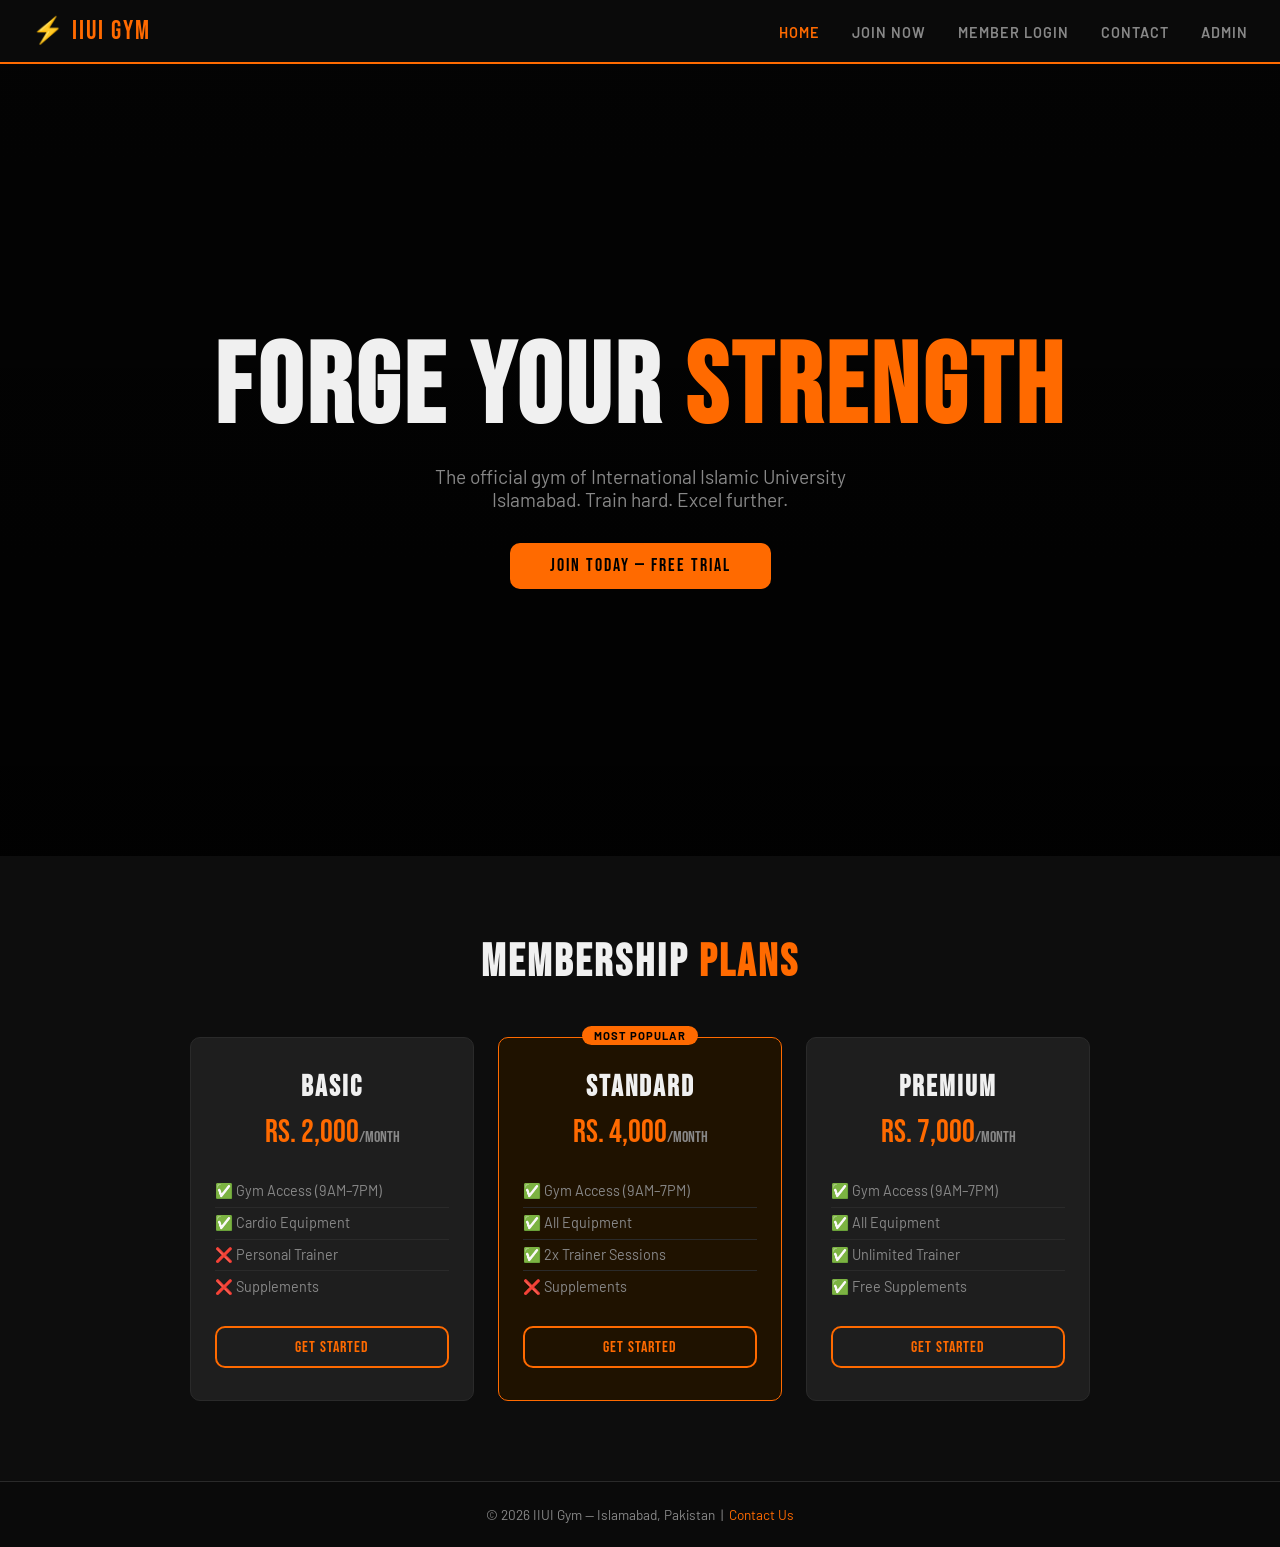
==== index.html @ d2692a81 "Initial commit: Gym management system project" ====
<!DOCTYPE html>
<!-- ============================================
     FILE: index.html
     PURPOSE: Home Page — Shows hero section
     and membership plans
     ============================================ -->
<html lang="en">
<head>
  <meta charset="UTF-8" />
  <meta name="viewport" content="width=device-width, initial-scale=1.0"/>
  <title>IIUI Gym</title>
  <link rel="stylesheet" href="style.css" />
</head>
<body>

  <!-- ===== NAVBAR ===== -->
  <nav class="navbar">
    <div class="nav-brand">⚡ IIUI Gym</div>
    <ul class="nav-links">
      <li><a href="index.html" class="active">Home</a></li>
      <li><a href="register.php">Join Now</a></li>
      <li><a href="member_login.php">Member Login</a></li>
      <li><a href="contact.php">Contact</a></li>
      <li><a href="login.php">Admin</a></li>
    </ul>
    <!-- Hamburger for mobile -->
    <div class="hamburger" onclick="toggleMenu()">&#9776;</div>
  </nav>

  <!-- ===== HERO ===== -->
  <section class="hero">
    <div class="hero-content">
      <h1>FORGE YOUR <span>STRENGTH</span></h1>
      <p>The official gym of International Islamic University Islamabad. Train hard. Excel further.</p>
      <a href="register.php" class="btn-primary">Join Today — Free Trial</a>
    </div>
  </section>

  <!-- ===== MEMBERSHIP PLANS ===== -->
  <section class="plans" id="plans">
    <h2>Membership <span>Plans</span></h2>
    <div class="plans-grid">

      <div class="plan-card">
        <h3>Basic</h3>
        <div class="price">Rs. 2,000<span>/month</span></div>
        <ul>
          <li>✅ Gym Access (9AM–7PM)</li>
          <li>✅ Cardio Equipment</li>
          <li>❌ Personal Trainer</li>
          <li>❌ Supplements</li>
        </ul>
        <a href="register.php?plan=basic" class="btn-plan">Get Started</a>
      </div>

      <div class="plan-card featured">
        <div class="badge">Most Popular</div>
        <h3>Standard</h3>
        <div class="price">Rs. 4,000<span>/month</span></div>
        <ul>
          <li>✅ Gym Access (9AM–7PM)</li>
          <li>✅ All Equipment</li>
          <li>✅ 2x Trainer Sessions</li>
          <li>❌ Supplements</li>
        </ul>
        <a href="register.php?plan=standard" class="btn-plan">Get Started</a>
      </div>

      <div class="plan-card">
        <h3>Premium</h3>
        <div class="price">Rs. 7,000<span>/month</span></div>
        <ul>
          <li>✅ Gym Access (9AM–7PM)</li>
          <li>✅ All Equipment</li>
          <li>✅ Unlimited Trainer</li>
          <li>✅ Free Supplements</li>
        </ul>
        <a href="register.php?plan=premium" class="btn-plan">Get Started</a>
      </div>

    </div>
  </section>

  <!-- ===== FOOTER ===== -->
  <footer class="footer">
    <p>© 2026 IIUI Gym — Islamabad, Pakistan &nbsp;|&nbsp; 
       <a href="contact.php">Contact Us</a>
    </p>
  </footer>

  <script src="main.js"></script>
</body>
</html>
---- style.css ----
/* ============================================
   FILE: style.css
   PURPOSE: Main Stylesheet for IIUI Gym
   Theme: Dark industrial + orange accent
   ============================================ */

@import url('https://fonts.googleapis.com/css2?family=Bebas+Neue&family=Barlow:wght@400;500;600&display=swap');

/* ===== RESET & VARIABLES ===== */
*, *::before, *::after { box-sizing: border-box; margin: 0; padding: 0; }

:root {
  --bg:        #0d0d0d;
  --surface:   #161616;
  --card:      #1e1e1e;
  --border:    #2a2a2a;
  --orange:    #ff6a00;
  --orange2:   #ff9500;
  --text:      #f0f0f0;
  --muted:     #888;
  --radius:    10px;
  --font-head: 'Bebas Neue', sans-serif;
  --font-body: 'Barlow', sans-serif;
}

body {
  background: var(--bg);
  color: var(--text);
  font-family: var(--font-body);
  min-height: 100vh;
}

a { text-decoration: none; color: inherit; }
ul { list-style: none; }

/* ===== NAVBAR ===== */
.navbar {
  display: flex;
  align-items: center;
  justify-content: space-between;
  padding: 0 2rem;
  height: 64px;
  background: #0a0a0a;
  border-bottom: 2px solid var(--orange);
  position: sticky; top: 0; z-index: 100;
}

.nav-brand {
  font-family: var(--font-head);
  font-size: 1.6rem;
  letter-spacing: 2px;
  color: var(--orange);
}

.nav-links {
  display: flex;
  gap: 2rem;
}

.nav-links a {
  font-size: 0.9rem;
  font-weight: 600;
  text-transform: uppercase;
  letter-spacing: 1px;
  color: var(--muted);
  transition: color 0.2s;
}

.nav-links a:hover,
.nav-links a.active {
  color: var(--orange);
}

.hamburger {
  display: none;
  font-size: 1.5rem;
  cursor: pointer;
  color: var(--orange);
}

/* ===== HERO ===== */
.hero {
  min-height: 88vh;
  display: flex;
  align-items: center;
  justify-content: center;
  text-align: center;
  background:
    linear-gradient(to bottom, rgba(0,0,0,0.75) 0%, rgba(0,0,0,0.9) 100%),
    url('https://images.unsplash.com/photo-1534438327276-14e5300c3a48?w=1400') center/cover no-repeat;
  padding: 2rem;
}

.hero-content h1 {
  font-family: var(--font-head);
  font-size: clamp(3rem, 10vw, 7rem);
  letter-spacing: 4px;
  line-height: 1.05;
  margin-bottom: 1rem;
}

.hero-content h1 span { color: var(--orange); }

.hero-content p {
  font-size: 1.2rem;
  color: var(--muted);
  margin-bottom: 2rem;
  max-width: 500px;
  margin-inline: auto;
}

/* ===== BUTTONS ===== */
.btn-primary {
  display: inline-block;
  background: var(--orange);
  color: #000;
  font-family: var(--font-head);
  font-size: 1.1rem;
  letter-spacing: 2px;
  padding: 0.8rem 2.5rem;
  border-radius: var(--radius);
  border: none;
  cursor: pointer;
  transition: background 0.2s, transform 0.1s;
}

.btn-primary:hover { background: var(--orange2); transform: translateY(-2px); }
.btn-primary.full-width { width: 100%; text-align: center; margin-top: 0.5rem; }

/* ===== PLANS SECTION ===== */
.plans {
  padding: 5rem 2rem;
  text-align: center;
}

.plans h2 {
  font-family: var(--font-head);
  font-size: 2.8rem;
  letter-spacing: 3px;
  margin-bottom: 3rem;
}

.plans h2 span { color: var(--orange); }

.plans-grid {
  display: grid;
  grid-template-columns: repeat(auto-fit, minmax(240px, 1fr));
  gap: 1.5rem;
  max-width: 900px;
  margin: 0 auto;
}

.plan-card {
  background: var(--card);
  border: 1px solid var(--border);
  border-radius: var(--radius);
  padding: 2rem 1.5rem;
  position: relative;
  transition: transform 0.2s, border-color 0.2s;
}

.plan-card:hover {
  transform: translateY(-6px);
  border-color: var(--orange);
}

.plan-card.featured {
  border-color: var(--orange);
  background: #1f1200;
}

.badge {
  position: absolute;
  top: -12px; left: 50%;
  transform: translateX(-50%);
  background: var(--orange);
  color: #000;
  font-size: 0.7rem;
  font-weight: 700;
  text-transform: uppercase;
  letter-spacing: 1px;
  padding: 3px 12px;
  border-radius: 20px;
}

.plan-card h3 {
  font-family: var(--font-head);
  font-size: 1.8rem;
  letter-spacing: 2px;
  margin-bottom: 0.5rem;
}

.price {
  font-family: var(--font-head);
  font-size: 2rem;
  color: var(--orange);
  margin-bottom: 1.5rem;
}

.price span { font-size: 1rem; color: var(--muted); }

.plan-card ul {
  text-align: left;
  margin-bottom: 1.5rem;
}

.plan-card ul li {
  padding: 0.4rem 0;
  font-size: 0.9rem;
  color: var(--muted);
  border-bottom: 1px solid var(--border);
}

.plan-card ul li:last-child { border: none; }

.btn-plan {
  display: block;
  border: 2px solid var(--orange);
  color: var(--orange);
  font-family: var(--font-head);
  font-size: 1rem;
  letter-spacing: 1px;
  padding: 0.6rem 1.2rem;
  border-radius: var(--radius);
  text-align: center;
  transition: all 0.2s;
}

.btn-plan:hover {
  background: var(--orange);
  color: #000;
}

/* ===== FORM SECTION ===== */
.form-section {
  min-height: calc(100vh - 130px);
  display: flex;
  align-items: center;
  justify-content: center;
  padding: 3rem 1.5rem;
}

.form-card {
  background: var(--card);
  border: 1px solid var(--border);
  border-radius: var(--radius);
  padding: 2.5rem;
  width: 100%;
  max-width: 500px;
}

.form-card h2 {
  font-family: var(--font-head);
  font-size: 2.2rem;
  letter-spacing: 2px;
  margin-bottom: 0.3rem;
}

.form-card h2 span { color: var(--orange); }

.form-subtitle {
  color: var(--muted);
  margin-bottom: 1.8rem;
  font-size: 0.9rem;
}

.form-group {
  margin-bottom: 1.2rem;
}

.form-group label {
  display: block;
  font-size: 0.85rem;
  font-weight: 600;
  text-transform: uppercase;
  letter-spacing: 0.5px;
  color: var(--muted);
  margin-bottom: 0.4rem;
}

.form-group input,
.form-group select,
.form-group textarea {
  width: 100%;
  background: var(--surface);
  border: 1px solid var(--border);
  border-radius: 6px;
  color: var(--text);
  padding: 0.7rem 1rem;
  font-family: var(--font-body);
  font-size: 0.95rem;
  transition: border-color 0.2s;
  outline: none;
}

.form-group input:focus,
.form-group select:focus,
.form-group textarea:focus {
  border-color: var(--orange);
}

.form-group select option { background: var(--surface); }

.error-msg {
  display: block;
  color: #ff4d4d;
  font-size: 0.8rem;
  margin-top: 0.3rem;
  min-height: 1rem;
}

/* ===== ALERTS ===== */
.alert {
  padding: 0.75rem 1rem;
  border-radius: 6px;
  margin-bottom: 1.2rem;
  font-size: 0.9rem;
  font-weight: 500;
}

.alert.success { background: #0f2e1a; border: 1px solid #1e7a40; color: #4caf7d; }
.alert.error   { background: #2e0f0f; border: 1px solid #7a1e1e; color: #cf6679; }

/* ===== LOGIN CARD extras ===== */
.login-card { max-width: 380px; text-align: center; }
.lock-icon  { font-size: 2.5rem; margin-bottom: 0.5rem; }
.hint       { color: var(--muted); font-size: 0.8rem; margin-top: 1rem; }

/* ===== CONTACT INFO ===== */
.contact-info {
  margin-top: 2rem;
  border-top: 1px solid var(--border);
  padding-top: 1.2rem;
}

.info-item {
  color: var(--muted);
  font-size: 0.9rem;
  padding: 0.3rem 0;
}

/* ===== FOOTER ===== */
.footer {
  text-align: center;
  padding: 1.5rem;
  background: #0a0a0a;
  border-top: 1px solid var(--border);
  color: var(--muted);
  font-size: 0.85rem;
}

.footer a { color: var(--orange); }
.footer a:hover { text-decoration: underline; }

/* ===== ADMIN DASHBOARD TABLE ===== */
.dashboard {
  padding: 2rem;
  max-width: 1100px;
  margin: 0 auto;
}

.dashboard h2 {
  font-family: var(--font-head);
  font-size: 2rem;
  letter-spacing: 2px;
  margin-bottom: 1.5rem;
}

.dashboard h2 span { color: var(--orange); }

.stats-row {
  display: grid;
  grid-template-columns: repeat(auto-fit, minmax(160px, 1fr));
  gap: 1rem;
  margin-bottom: 2rem;
}

.stat-card {
  background: var(--card);
  border: 1px solid var(--border);
  border-radius: var(--radius);
  padding: 1.2rem;
  text-align: center;
}

.stat-card .num {
  font-family: var(--font-head);
  font-size: 2.5rem;
  color: var(--orange);
}

.stat-card .label {
  font-size: 0.8rem;
  color: var(--muted);
  text-transform: uppercase;
  letter-spacing: 1px;
}

.table-wrap { overflow-x: auto; }

table {
  width: 100%;
  border-collapse: collapse;
  font-size: 0.9rem;
}

thead tr {
  background: var(--surface);
  border-bottom: 2px solid var(--orange);
}

thead th {
  padding: 0.8rem 1rem;
  text-align: left;
  font-weight: 700;
  text-transform: uppercase;
  letter-spacing: 0.5px;
  color: var(--orange);
  font-size: 0.8rem;
}

tbody tr {
  border-bottom: 1px solid var(--border);
  transition: background 0.15s;
}

tbody tr:hover { background: #1a1a1a; }

tbody td {
  padding: 0.75rem 1rem;
  color: var(--text);
}

.badge-plan {
  display: inline-block;
  padding: 2px 10px;
  border-radius: 20px;
  font-size: 0.75rem;
  font-weight: 700;
  text-transform: uppercase;
}

.badge-plan.basic    { background: #1a2a1a; color: #6fcf97; }
.badge-plan.standard { background: #1a1a2a; color: #6faecf; }
.badge-plan.premium  { background: #2a1a00; color: var(--orange); }

.logout-btn {
  display: inline-block;
  background: transparent;
  border: 1px solid #ff4d4d;
  color: #ff4d4d;
  padding: 0.5rem 1.2rem;
  border-radius: 6px;
  font-family: var(--font-body);
  font-size: 0.85rem;
  cursor: pointer;
  transition: all 0.2s;
  margin-bottom: 1.5rem;
}

.logout-btn:hover { background: #ff4d4d; color: #fff; }

/* ===== DELETE BUTTON ===== */
.delete-btn {
  display: inline-block;
  background: transparent;
  border: 1px solid #ff4d4d;
  color: #ff4d4d;
  padding: 3px 10px;
  border-radius: 6px;
  font-size: 0.8rem;
  cursor: pointer;
  transition: all 0.2s;
  white-space: nowrap;
}

.delete-btn:hover { background: #ff4d4d; color: #fff; }

/* ===== EXPIRY POPUP ===== */
.expiry-popup {
  position: fixed;
  top: 0; left: 0; right: 0; bottom: 0;
  background: rgba(0,0,0,0.75);
  display: flex;
  align-items: center;
  justify-content: center;
  z-index: 999;
}

.expiry-popup-box {
  background: var(--card);
  border: 2px solid #ff4d4d;
  border-radius: var(--radius);
  padding: 2.5rem;
  max-width: 420px;
  width: 90%;
  text-align: center;
}

.expiry-icon { font-size: 3rem; margin-bottom: 0.5rem; }

.expiry-popup-box h3 {
  font-family: var(--font-head);
  font-size: 1.8rem;
  letter-spacing: 1px;
  color: #ff4d4d;
  margin-bottom: 1rem;
}

.expiry-popup-box p {
  color: var(--muted);
  font-size: 0.95rem;
  margin-bottom: 0.5rem;
  line-height: 1.6;
}

.close-popup {
  display: block;
  width: 100%;
  margin-top: 0.8rem;
  background: transparent;
  border: 1px solid var(--border);
  color: var(--muted);
  padding: 0.5rem;
  border-radius: 6px;
  cursor: pointer;
  font-family: var(--font-body);
  font-size: 0.85rem;
  transition: all 0.2s;
}

.close-popup:hover { border-color: var(--orange); color: var(--orange); }

/* ===== RESPONSIVE ===== */
@media (max-width: 640px) {
  .nav-links { display: none; flex-direction: column; }
  .nav-links.open {
    display: flex;
    position: absolute;
    top: 64px; left: 0; right: 0;
    background: #0a0a0a;
    padding: 1rem 2rem;
    border-bottom: 1px solid var(--border);
    gap: 1rem;
  }
  .hamburger { display: block; }
  .plans-grid { grid-template-columns: 1fr; }
  .form-card  { padding: 1.5rem; }
}
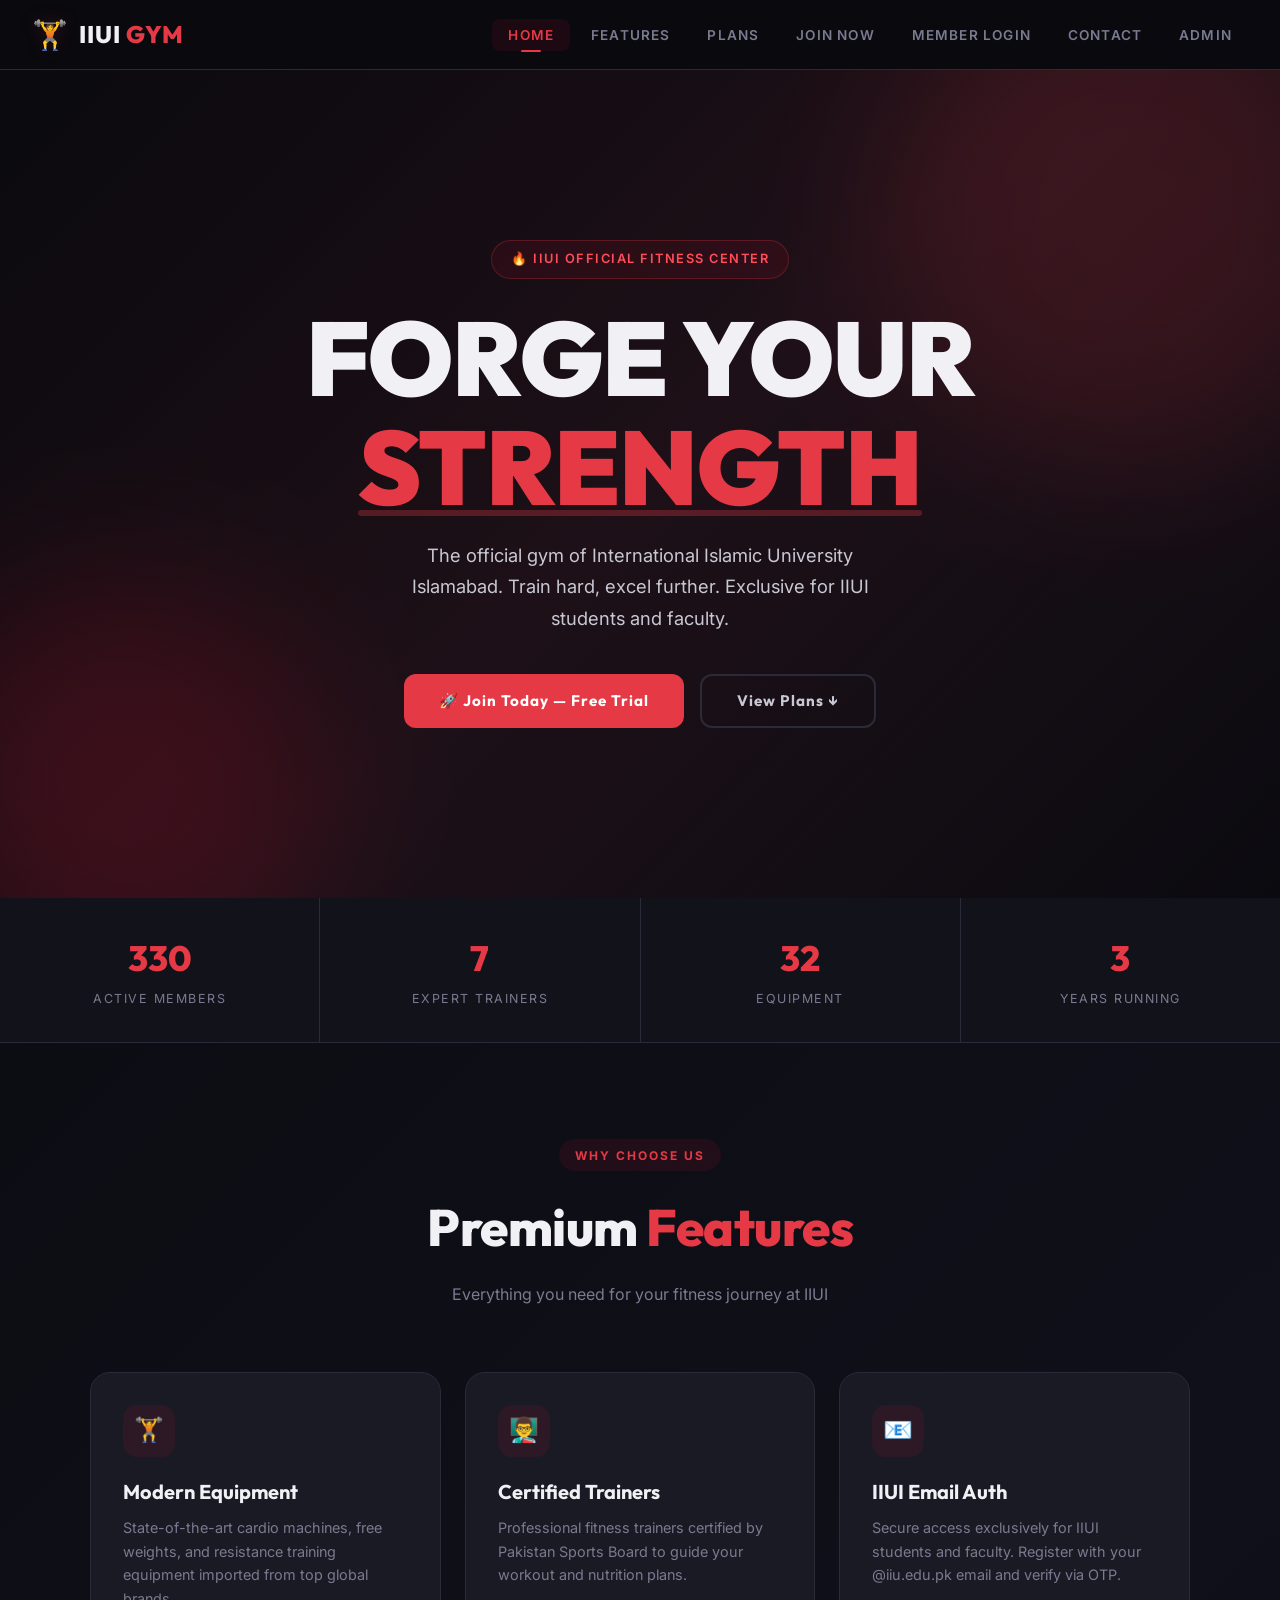
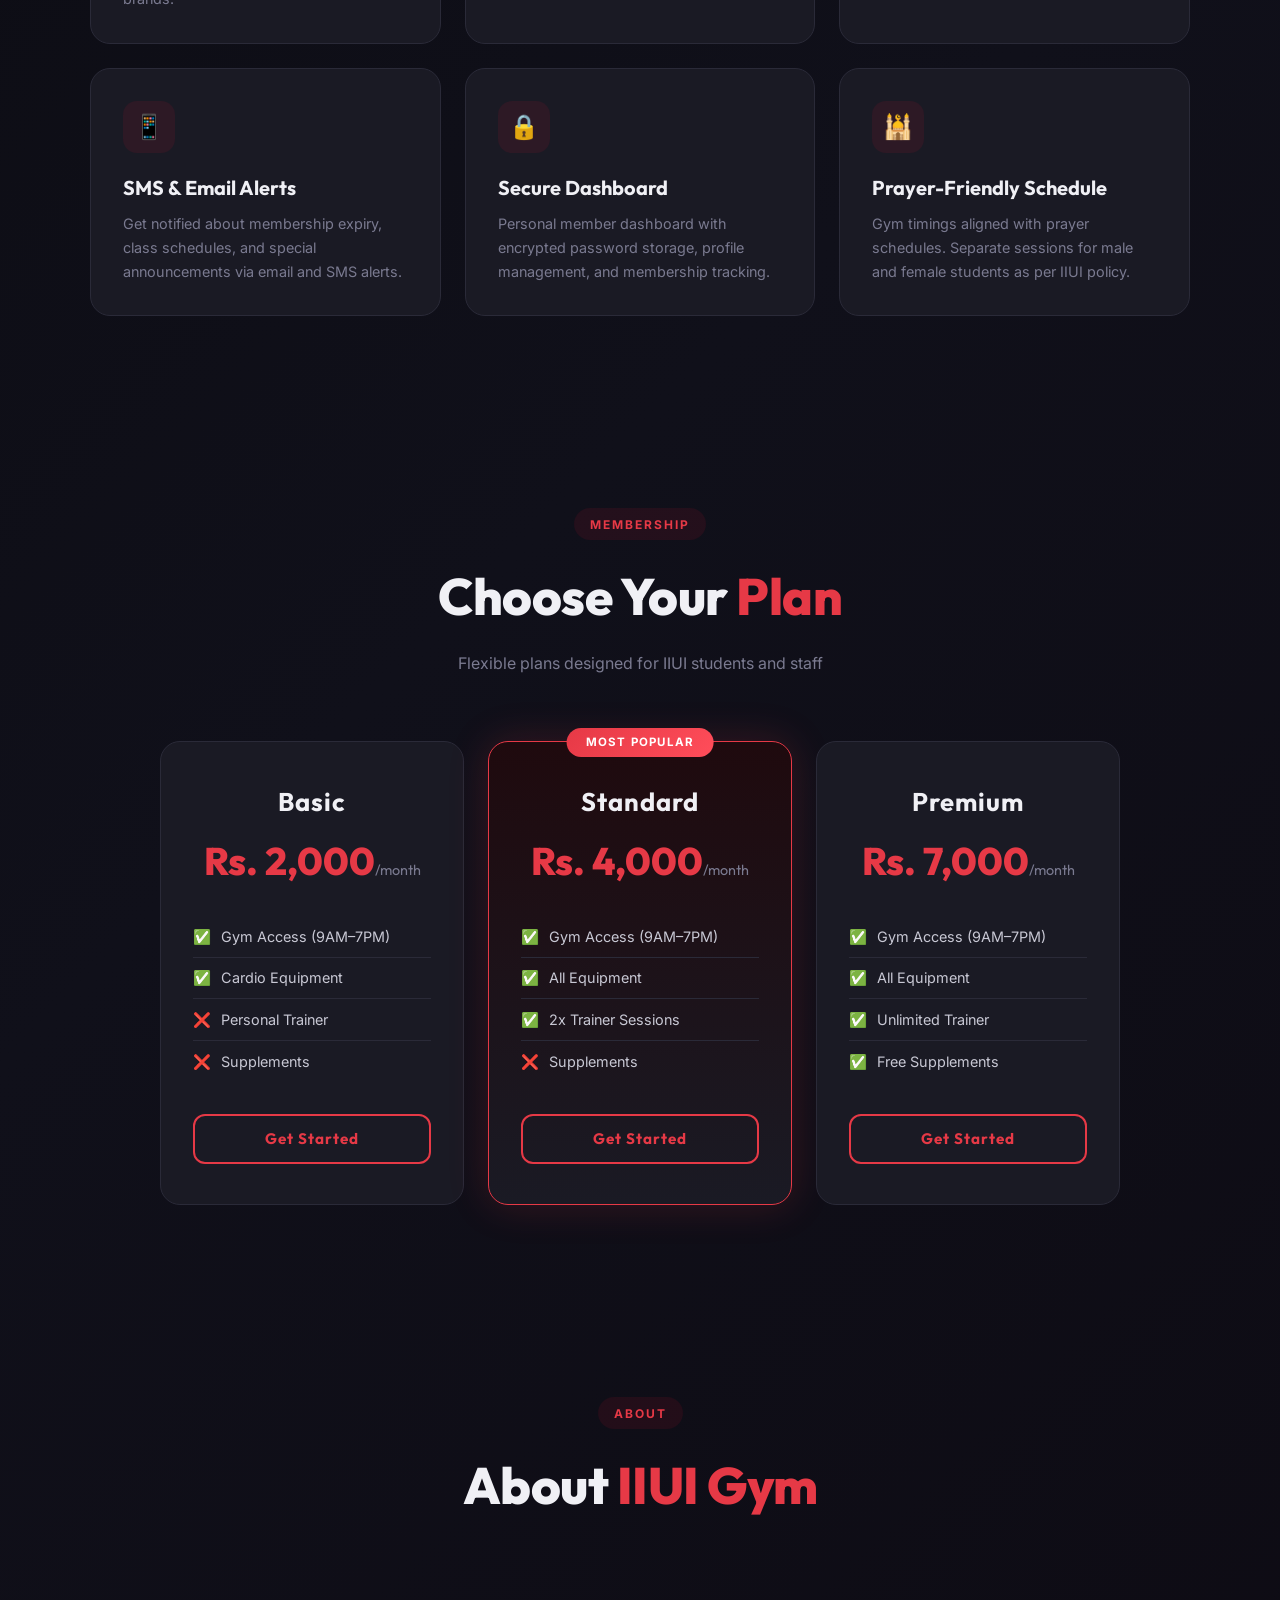
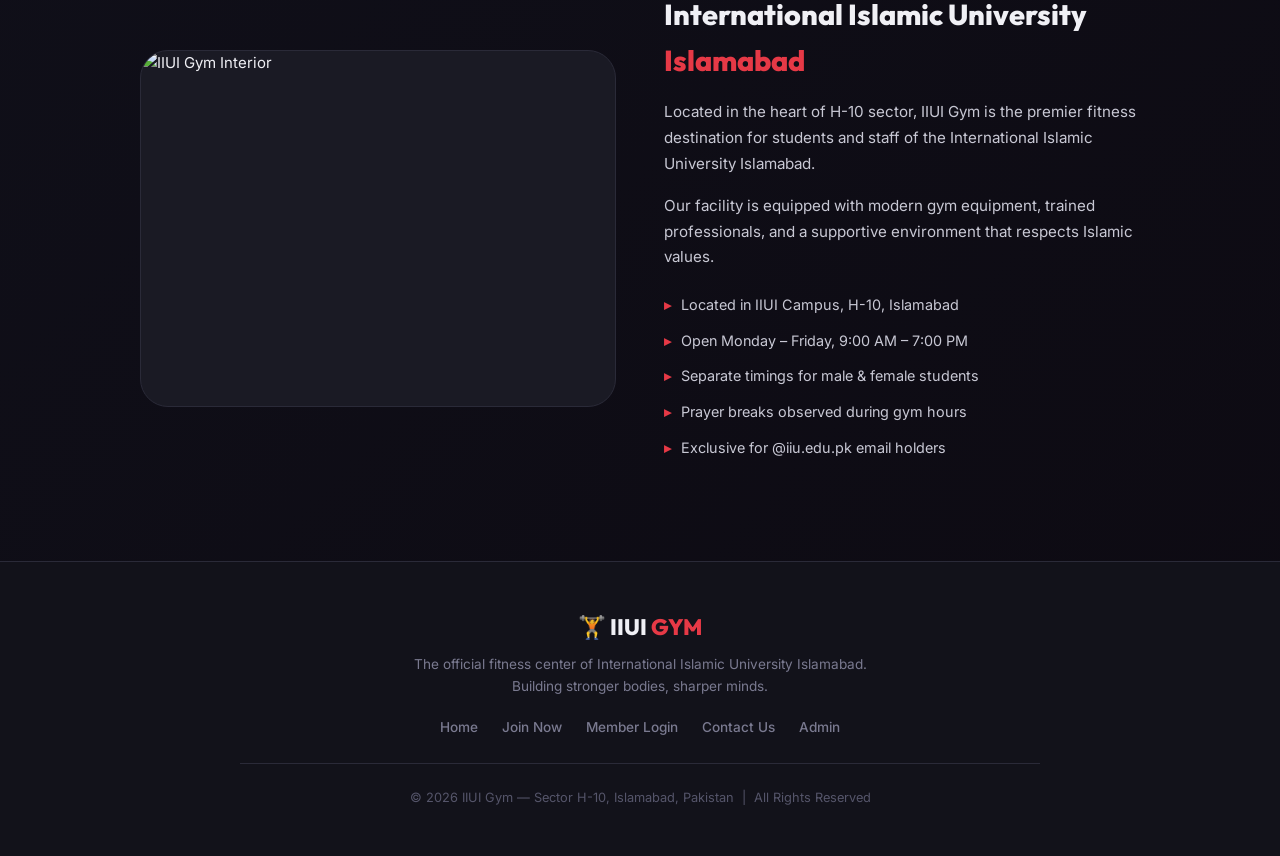
==== commit 45da8ce9: "fix: resolve 12 bugs + prepare for GitHub Pages deployment Bug fixes: - Fix XSS vulnerability in mem" ====
--- a/index.html
+++ b/index.html
@@ -1,93 +1,216 @@
 <!DOCTYPE html>
 <!-- ============================================
      FILE: index.html
-     PURPOSE: Home Page — Shows hero section
-     and membership plans
+     PURPOSE: Home Page — Hero, Stats, Features,
+     Membership Plans, About IIUI, Footer
+     TECH: Static HTML + CSS + JavaScript
      ============================================ -->
 <html lang="en">
 <head>
   <meta charset="UTF-8" />
   <meta name="viewport" content="width=device-width, initial-scale=1.0"/>
-  <title>IIUI Gym</title>
+  <meta name="description" content="IIUI Gym — The official fitness center of International Islamic University Islamabad. Join now for premium gym facilities, personal training, and more."/>
+  <title>IIUI Gym — International Islamic University Islamabad</title>
   <link rel="stylesheet" href="style.css" />
+  <link rel="icon" href="data:image/svg+xml,<svg xmlns='http://www.w3.org/2000/svg' viewBox='0 0 100 100'><text y='.9em' font-size='90'>🏋️</text></svg>">
 </head>
 <body>
 
   <!-- ===== NAVBAR ===== -->
-  <nav class="navbar">
-    <div class="nav-brand">⚡ IIUI Gym</div>
-    <ul class="nav-links">
+  <nav class="navbar" id="navbar">
+    <a href="index.html" class="nav-brand">
+      <span class="brand-icon">🏋️</span>
+      <span>IIUI <span class="brand-accent">GYM</span></span>
+    </a>
+    <ul class="nav-links" id="navLinks">
       <li><a href="index.html" class="active">Home</a></li>
-      <li><a href="register.php">Join Now</a></li>
-      <li><a href="member_login.php">Member Login</a></li>
-      <li><a href="contact.php">Contact</a></li>
-      <li><a href="login.php">Admin</a></li>
+      <li><a href="#features">Features</a></li>
+      <li><a href="#plans">Plans</a></li>
+      <li><a href="register.html">Join Now</a></li>
+      <li><a href="login.html">Member Login</a></li>
+      <li><a href="contact.html">Contact</a></li>
+      <li><a href="admin-login.html">Admin</a></li>
     </ul>
-    <!-- Hamburger for mobile -->
-    <div class="hamburger" onclick="toggleMenu()">&#9776;</div>
+    <div class="hamburger" onclick="toggleMenu()" aria-label="Toggle navigation menu">&#9776;</div>
   </nav>
 
-  <!-- ===== HERO ===== -->
-  <section class="hero">
+  <!-- ===== HERO SECTION ===== -->
+  <section class="hero" id="hero">
     <div class="hero-content">
-      <h1>FORGE YOUR <span>STRENGTH</span></h1>
-      <p>The official gym of International Islamic University Islamabad. Train hard. Excel further.</p>
-      <a href="register.php" class="btn-primary">Join Today — Free Trial</a>
+      <div class="hero-badge">🔥 IIUI Official Fitness Center</div>
+      <h1>FORGE YOUR <span class="highlight">STRENGTH</span></h1>
+      <p>The official gym of International Islamic University Islamabad. Train hard, excel further. Exclusive for IIUI students and faculty.</p>
+      <div class="hero-buttons">
+        <a href="register.html" class="btn-primary">🚀 Join Today — Free Trial</a>
+        <a href="#plans" class="btn-outline">View Plans ↓</a>
+      </div>
+    </div>
+  </section>
+
+  <!-- ===== STATS BAR ===== -->
+  <div class="stats-bar animate-on-scroll">
+    <div class="stat-item">
+      <span class="stat-num" data-count="500">0</span>
+      <span class="stat-label">Active Members</span>
+    </div>
+    <div class="stat-item">
+      <span class="stat-num" data-count="12">0</span>
+      <span class="stat-label">Expert Trainers</span>
+    </div>
+    <div class="stat-item">
+      <span class="stat-num" data-count="50">0</span>
+      <span class="stat-label">Equipment</span>
+    </div>
+    <div class="stat-item">
+      <span class="stat-num" data-count="6">0</span>
+      <span class="stat-label">Years Running</span>
+    </div>
+  </div>
+
+  <!-- ===== FEATURES SECTION ===== -->
+  <section class="section" id="features">
+    <div class="section-header animate-on-scroll">
+      <span class="section-tag">Why Choose Us</span>
+      <h2>Premium <span class="highlight">Features</span></h2>
+      <p>Everything you need for your fitness journey at IIUI</p>
+    </div>
+
+    <div class="features-grid">
+      <div class="feature-card animate-on-scroll">
+        <div class="feature-icon">🏋️</div>
+        <h3>Modern Equipment</h3>
+        <p>State-of-the-art cardio machines, free weights, and resistance training equipment imported from top global brands.</p>
+      </div>
+      <div class="feature-card animate-on-scroll">
+        <div class="feature-icon">👨‍🏫</div>
+        <h3>Certified Trainers</h3>
+        <p>Professional fitness trainers certified by Pakistan Sports Board to guide your workout and nutrition plans.</p>
+      </div>
+      <div class="feature-card animate-on-scroll">
+        <div class="feature-icon">📧</div>
+        <h3>IIUI Email Auth</h3>
+        <p>Secure access exclusively for IIUI students and faculty. Register with your @iiu.edu.pk email and verify via OTP.</p>
+      </div>
+      <div class="feature-card animate-on-scroll">
+        <div class="feature-icon">📱</div>
+        <h3>SMS & Email Alerts</h3>
+        <p>Get notified about membership expiry, class schedules, and special announcements via email and SMS alerts.</p>
+      </div>
+      <div class="feature-card animate-on-scroll">
+        <div class="feature-icon">🔒</div>
+        <h3>Secure Dashboard</h3>
+        <p>Personal member dashboard with encrypted password storage, profile management, and membership tracking.</p>
+      </div>
+      <div class="feature-card animate-on-scroll">
+        <div class="feature-icon">🕌</div>
+        <h3>Prayer-Friendly Schedule</h3>
+        <p>Gym timings aligned with prayer schedules. Separate sessions for male and female students as per IIUI policy.</p>
+      </div>
     </div>
   </section>
 
   <!-- ===== MEMBERSHIP PLANS ===== -->
-  <section class="plans" id="plans">
-    <h2>Membership <span>Plans</span></h2>
+  <section class="plans section" id="plans">
+    <div class="section-header animate-on-scroll">
+      <span class="section-tag">Membership</span>
+      <h2>Choose Your <span class="highlight">Plan</span></h2>
+      <p>Flexible plans designed for IIUI students and staff</p>
+    </div>
+
     <div class="plans-grid">
-
-      <div class="plan-card">
+      <div class="plan-card animate-on-scroll">
         <h3>Basic</h3>
-        <div class="price">Rs. 2,000<span>/month</span></div>
-        <ul>
-          <li>✅ Gym Access (9AM–7PM)</li>
-          <li>✅ Cardio Equipment</li>
-          <li>❌ Personal Trainer</li>
-          <li>❌ Supplements</li>
-        </ul>
-        <a href="register.php?plan=basic" class="btn-plan">Get Started</a>
-      </div>
-
-      <div class="plan-card featured">
-        <div class="badge">Most Popular</div>
+        <div class="plan-price">Rs. 2,000<span>/month</span></div>
+        <ul>
+          <li><span class="check">✅</span> Gym Access (9AM–7PM)</li>
+          <li><span class="check">✅</span> Cardio Equipment</li>
+          <li><span class="cross">❌</span> Personal Trainer</li>
+          <li><span class="cross">❌</span> Supplements</li>
+        </ul>
+        <a href="register.html?plan=basic" class="btn-plan">Get Started</a>
+      </div>
+
+      <div class="plan-card featured animate-on-scroll">
+        <div class="plan-badge">Most Popular</div>
         <h3>Standard</h3>
-        <div class="price">Rs. 4,000<span>/month</span></div>
-        <ul>
-          <li>✅ Gym Access (9AM–7PM)</li>
-          <li>✅ All Equipment</li>
-          <li>✅ 2x Trainer Sessions</li>
-          <li>❌ Supplements</li>
-        </ul>
-        <a href="register.php?plan=standard" class="btn-plan">Get Started</a>
-      </div>
-
-      <div class="plan-card">
+        <div class="plan-price">Rs. 4,000<span>/month</span></div>
+        <ul>
+          <li><span class="check">✅</span> Gym Access (9AM–7PM)</li>
+          <li><span class="check">✅</span> All Equipment</li>
+          <li><span class="check">✅</span> 2x Trainer Sessions</li>
+          <li><span class="cross">❌</span> Supplements</li>
+        </ul>
+        <a href="register.html?plan=standard" class="btn-plan">Get Started</a>
+      </div>
+
+      <div class="plan-card animate-on-scroll">
         <h3>Premium</h3>
-        <div class="price">Rs. 7,000<span>/month</span></div>
-        <ul>
-          <li>✅ Gym Access (9AM–7PM)</li>
-          <li>✅ All Equipment</li>
-          <li>✅ Unlimited Trainer</li>
-          <li>✅ Free Supplements</li>
-        </ul>
-        <a href="register.php?plan=premium" class="btn-plan">Get Started</a>
-      </div>
-
+        <div class="plan-price">Rs. 7,000<span>/month</span></div>
+        <ul>
+          <li><span class="check">✅</span> Gym Access (9AM–7PM)</li>
+          <li><span class="check">✅</span> All Equipment</li>
+          <li><span class="check">✅</span> Unlimited Trainer</li>
+          <li><span class="check">✅</span> Free Supplements</li>
+        </ul>
+        <a href="register.html?plan=premium" class="btn-plan">Get Started</a>
+      </div>
+    </div>
+  </section>
+
+  <!-- ===== ABOUT IIUI ===== -->
+  <section class="section" id="about">
+    <div class="section-header animate-on-scroll">
+      <span class="section-tag">About</span>
+      <h2>About <span class="highlight">IIUI Gym</span></h2>
+    </div>
+
+    <div class="about-grid animate-on-scroll">
+      <div class="about-image">
+        <img src="https://images.unsplash.com/photo-1571902943202-507ec2618e8f?w=600" alt="IIUI Gym Interior" loading="lazy"/>
+      </div>
+      <div class="about-text">
+        <h3>International Islamic University <span class="highlight">Islamabad</span></h3>
+        <p>Located in the heart of H-10 sector, IIUI Gym is the premier fitness destination for students and staff of the International Islamic University Islamabad.</p>
+        <p>Our facility is equipped with modern gym equipment, trained professionals, and a supportive environment that respects Islamic values.</p>
+        <ul>
+          <li>Located in IIUI Campus, H-10, Islamabad</li>
+          <li>Open Monday – Friday, 9:00 AM – 7:00 PM</li>
+          <li>Separate timings for male & female students</li>
+          <li>Prayer breaks observed during gym hours</li>
+          <li>Exclusive for @iiu.edu.pk email holders</li>
+        </ul>
+      </div>
     </div>
   </section>
 
   <!-- ===== FOOTER ===== -->
-  <footer class="footer">
-    <p>© 2026 IIUI Gym — Islamabad, Pakistan &nbsp;|&nbsp; 
-       <a href="contact.php">Contact Us</a>
-    </p>
+  <footer class="footer" id="footer">
+    <div class="footer-content">
+      <div class="footer-brand">
+        🏋️ IIUI <span class="brand-accent">GYM</span>
+      </div>
+      <p class="footer-text">
+        The official fitness center of International Islamic University Islamabad.<br/>
+        Building stronger bodies, sharper minds.
+      </p>
+      <div class="footer-links">
+        <a href="index.html">Home</a>
+        <a href="register.html">Join Now</a>
+        <a href="login.html">Member Login</a>
+        <a href="contact.html">Contact Us</a>
+        <a href="admin-login.html">Admin</a>
+      </div>
+      <div class="footer-bottom">
+        © 2026 IIUI Gym — Sector H-10, Islamabad, Pakistan &nbsp;|&nbsp; All Rights Reserved
+      </div>
+    </div>
   </footer>
 
+  <!-- Scripts -->
+  <script src="https://www.gstatic.com/firebasejs/10.12.0/firebase-app-compat.js"></script>
+  <script src="https://www.gstatic.com/firebasejs/10.12.0/firebase-auth-compat.js"></script>
+  <script src="https://www.gstatic.com/firebasejs/10.12.0/firebase-firestore-compat.js"></script>
+  <script src="firebase-config.js"></script>
   <script src="main.js"></script>
 </body>
 </html>
--- a/style.css
+++ b/style.css
@@ -1,239 +1,685 @@
 /* ============================================
    FILE: style.css
-   PURPOSE: Main Stylesheet for IIUI Gym
-   Theme: Dark industrial + orange accent
+   PURPOSE: IIUI Gym — Crimson Eclipse Dark Theme
+   THEME: Deep black + crimson red accents
+   DESIGN: Glassmorphism, micro-animations,
+           premium responsive layout
    ============================================ */
 
-@import url('https://fonts.googleapis.com/css2?family=Bebas+Neue&family=Barlow:wght@400;500;600&display=swap');
-
-/* ===== RESET & VARIABLES ===== */
-*, *::before, *::after { box-sizing: border-box; margin: 0; padding: 0; }
-
+@import url('https://fonts.googleapis.com/css2?family=Inter:wght@300;400;500;600;700&family=Outfit:wght@400;500;600;700;800;900&display=swap');
+
+/* ===== CSS CUSTOM PROPERTIES (Design Tokens) ===== */
 :root {
-  --bg:        #0d0d0d;
-  --surface:   #161616;
-  --card:      #1e1e1e;
-  --border:    #2a2a2a;
-  --orange:    #ff6a00;
-  --orange2:   #ff9500;
-  --text:      #f0f0f0;
-  --muted:     #888;
-  --radius:    10px;
-  --font-head: 'Bebas Neue', sans-serif;
-  --font-body: 'Barlow', sans-serif;
+  /* Background layers */
+  --bg:          #0a0a0f;
+  --bg-gradient: linear-gradient(135deg, #0a0a0f 0%, #10101a 50%, #0d0a12 100%);
+  --surface:     #12121a;
+  --card:        #1a1a24;
+  --card-hover:  #222230;
+  --border:      #2a2a38;
+  --border-glow: #e6394640;
+
+  /* Crimson palette */
+  --primary:       #e63946;
+  --primary-light: #ff4d5a;
+  --primary-dark:  #c0202d;
+  --primary-glow:  #e6394630;
+  --accent:        #ff1639;
+  --accent-soft:   #ff163915;
+
+  /* Text */
+  --text:   #f0f0f5;
+  --text-2: #c8c8d4;
+  --muted:  #7a7a90;
+  --muted2: #55556a;
+
+  /* Status */
+  --success:     #22c55e;
+  --success-bg:  #0f2e1a;
+  --error:       #ef4444;
+  --error-bg:    #2e0f0f;
+  --warning:     #f59e0b;
+  --warning-bg:  #2e2a0f;
+
+  /* Spacing & Shape */
+  --radius:    12px;
+  --radius-lg: 20px;
+  --radius-xl: 28px;
+
+  /* Typography */
+  --font-head: 'Outfit', sans-serif;
+  --font-body: 'Inter', sans-serif;
+
+  /* Transitions */
+  --ease: cubic-bezier(0.4, 0, 0.2, 1);
+  --transition: all 0.3s var(--ease);
+}
+
+/* ===== RESET ===== */
+*, *::before, *::after {
+  box-sizing: border-box;
+  margin: 0;
+  padding: 0;
+}
+
+html {
+  scroll-behavior: smooth;
+  -webkit-font-smoothing: antialiased;
+  -moz-osx-font-smoothing: grayscale;
 }
 
 body {
   background: var(--bg);
+  background-image: var(--bg-gradient);
   color: var(--text);
   font-family: var(--font-body);
+  font-size: 15px;
+  line-height: 1.6;
   min-height: 100vh;
-}
-
-a { text-decoration: none; color: inherit; }
+  overflow-x: hidden;
+}
+
+a { text-decoration: none; color: inherit; transition: var(--transition); }
 ul { list-style: none; }
-
-/* ===== NAVBAR ===== */
+img { max-width: 100%; display: block; }
+
+::selection {
+  background: var(--primary);
+  color: #fff;
+}
+
+/* Scrollbar */
+::-webkit-scrollbar { width: 6px; }
+::-webkit-scrollbar-track { background: var(--bg); }
+::-webkit-scrollbar-thumb { background: var(--primary-dark); border-radius: 10px; }
+::-webkit-scrollbar-thumb:hover { background: var(--primary); }
+
+
+/* ========================================
+   NAVBAR
+   ======================================== */
 .navbar {
   display: flex;
   align-items: center;
   justify-content: space-between;
   padding: 0 2rem;
-  height: 64px;
-  background: #0a0a0a;
-  border-bottom: 2px solid var(--orange);
-  position: sticky; top: 0; z-index: 100;
+  height: 70px;
+  background: rgba(10, 10, 15, 0.85);
+  backdrop-filter: blur(20px);
+  -webkit-backdrop-filter: blur(20px);
+  border-bottom: 1px solid var(--border);
+  position: sticky;
+  top: 0;
+  z-index: 1000;
+  transition: var(--transition);
+}
+
+.navbar.scrolled {
+  box-shadow: 0 4px 30px rgba(230, 57, 70, 0.1);
+  border-bottom-color: var(--primary-glow);
 }
 
 .nav-brand {
-  font-family: var(--font-head);
-  font-size: 1.6rem;
-  letter-spacing: 2px;
-  color: var(--orange);
+  display: flex;
+  align-items: center;
+  gap: 0.6rem;
+  font-family: var(--font-head);
+  font-size: 1.5rem;
+  font-weight: 800;
+  letter-spacing: 1px;
+  color: var(--text);
+}
+
+.nav-brand .brand-icon {
+  font-size: 1.8rem;
+  filter: drop-shadow(0 0 8px var(--primary-glow));
+}
+
+.nav-brand .brand-accent {
+  color: var(--primary);
 }
 
 .nav-links {
   display: flex;
-  gap: 2rem;
+  gap: 0.3rem;
+  align-items: center;
 }
 
 .nav-links a {
-  font-size: 0.9rem;
+  font-size: 0.85rem;
   font-weight: 600;
   text-transform: uppercase;
-  letter-spacing: 1px;
-  color: var(--muted);
-  transition: color 0.2s;
-}
-
-.nav-links a:hover,
+  letter-spacing: 1.2px;
+  color: var(--muted);
+  padding: 0.5rem 1rem;
+  border-radius: 8px;
+  position: relative;
+  transition: var(--transition);
+}
+
+.nav-links a:hover {
+  color: var(--primary-light);
+  background: var(--accent-soft);
+}
+
 .nav-links a.active {
-  color: var(--orange);
+  color: var(--primary);
+  background: var(--accent-soft);
+}
+
+.nav-links a.active::after {
+  content: '';
+  position: absolute;
+  bottom: -1px;
+  left: 50%;
+  transform: translateX(-50%);
+  width: 20px;
+  height: 2px;
+  background: var(--primary);
+  border-radius: 2px;
 }
 
 .hamburger {
   display: none;
-  font-size: 1.5rem;
+  font-size: 1.6rem;
   cursor: pointer;
-  color: var(--orange);
-}
-
-/* ===== HERO ===== */
+  color: var(--primary);
+  width: 44px;
+  height: 44px;
+  align-items: center;
+  justify-content: center;
+  border-radius: 8px;
+  transition: var(--transition);
+}
+
+.hamburger:hover {
+  background: var(--accent-soft);
+}
+
+
+/* ========================================
+   HERO SECTION
+   ======================================== */
 .hero {
-  min-height: 88vh;
+  min-height: 92vh;
   display: flex;
   align-items: center;
   justify-content: center;
   text-align: center;
+  padding: 2rem;
+  position: relative;
+  overflow: hidden;
   background:
-    linear-gradient(to bottom, rgba(0,0,0,0.75) 0%, rgba(0,0,0,0.9) 100%),
+    linear-gradient(135deg, rgba(10,10,15,0.92) 0%, rgba(230,57,70,0.08) 50%, rgba(10,10,15,0.95) 100%),
     url('https://images.unsplash.com/photo-1534438327276-14e5300c3a48?w=1400') center/cover no-repeat;
-  padding: 2rem;
+}
+
+/* Animated background orbs */
+.hero::before,
+.hero::after {
+  content: '';
+  position: absolute;
+  border-radius: 50%;
+  filter: blur(80px);
+  opacity: 0.15;
+  animation: floatOrb 8s ease-in-out infinite alternate;
+}
+
+.hero::before {
+  width: 500px;
+  height: 500px;
+  background: var(--primary);
+  top: -100px;
+  right: -100px;
+}
+
+.hero::after {
+  width: 400px;
+  height: 400px;
+  background: var(--accent);
+  bottom: -80px;
+  left: -80px;
+  animation-delay: -4s;
+}
+
+@keyframes floatOrb {
+  0%   { transform: translate(0, 0) scale(1); }
+  100% { transform: translate(30px, -30px) scale(1.1); }
+}
+
+.hero-content {
+  position: relative;
+  z-index: 2;
+  max-width: 750px;
+  animation: fadeInUp 1s var(--ease);
+}
+
+.hero-badge {
+  display: inline-flex;
+  align-items: center;
+  gap: 0.5rem;
+  background: var(--accent-soft);
+  border: 1px solid var(--border-glow);
+  color: var(--primary-light);
+  font-size: 0.8rem;
+  font-weight: 600;
+  letter-spacing: 1.5px;
+  text-transform: uppercase;
+  padding: 0.5rem 1.2rem;
+  border-radius: 50px;
+  margin-bottom: 1.5rem;
 }
 
 .hero-content h1 {
   font-family: var(--font-head);
-  font-size: clamp(3rem, 10vw, 7rem);
-  letter-spacing: 4px;
+  font-size: clamp(3rem, 9vw, 6.5rem);
+  font-weight: 900;
+  letter-spacing: -1px;
   line-height: 1.05;
-  margin-bottom: 1rem;
-}
-
-.hero-content h1 span { color: var(--orange); }
+  margin-bottom: 1.2rem;
+}
+
+.hero-content h1 .highlight {
+  color: var(--primary);
+  position: relative;
+  display: inline-block;
+}
+
+.hero-content h1 .highlight::after {
+  content: '';
+  position: absolute;
+  bottom: 5px;
+  left: 0;
+  width: 100%;
+  height: 6px;
+  background: var(--primary);
+  opacity: 0.3;
+  border-radius: 3px;
+}
 
 .hero-content p {
-  font-size: 1.2rem;
-  color: var(--muted);
-  margin-bottom: 2rem;
-  max-width: 500px;
+  font-size: 1.15rem;
+  color: var(--text-2);
+  margin-bottom: 2.5rem;
+  max-width: 520px;
   margin-inline: auto;
-}
-
-/* ===== BUTTONS ===== */
+  line-height: 1.7;
+}
+
+.hero-buttons {
+  display: flex;
+  gap: 1rem;
+  justify-content: center;
+  flex-wrap: wrap;
+}
+
+@keyframes fadeInUp {
+  from { opacity: 0; transform: translateY(30px); }
+  to   { opacity: 1; transform: translateY(0); }
+}
+
+/* ========================================
+   STATS BAR (below hero)
+   ======================================== */
+.stats-bar {
+  display: grid;
+  grid-template-columns: repeat(4, 1fr);
+  gap: 1px;
+  background: var(--border);
+  border-bottom: 1px solid var(--border);
+}
+
+.stats-bar .stat-item {
+  background: var(--surface);
+  padding: 2rem 1.5rem;
+  text-align: center;
+  transition: var(--transition);
+}
+
+.stats-bar .stat-item:hover {
+  background: var(--card);
+}
+
+.stats-bar .stat-num {
+  font-family: var(--font-head);
+  font-size: 2.2rem;
+  font-weight: 800;
+  color: var(--primary);
+  display: block;
+}
+
+.stats-bar .stat-label {
+  font-size: 0.78rem;
+  color: var(--muted);
+  text-transform: uppercase;
+  letter-spacing: 1.5px;
+  margin-top: 0.3rem;
+}
+
+
+/* ========================================
+   BUTTONS
+   ======================================== */
 .btn-primary {
-  display: inline-block;
-  background: var(--orange);
-  color: #000;
-  font-family: var(--font-head);
-  font-size: 1.1rem;
-  letter-spacing: 2px;
-  padding: 0.8rem 2.5rem;
+  display: inline-flex;
+  align-items: center;
+  justify-content: center;
+  gap: 0.5rem;
+  background: var(--primary);
+  color: #fff;
+  font-family: var(--font-head);
+  font-size: 0.95rem;
+  font-weight: 700;
+  letter-spacing: 1px;
+  padding: 0.85rem 2.2rem;
   border-radius: var(--radius);
   border: none;
   cursor: pointer;
-  transition: background 0.2s, transform 0.1s;
-}
-
-.btn-primary:hover { background: var(--orange2); transform: translateY(-2px); }
-.btn-primary.full-width { width: 100%; text-align: center; margin-top: 0.5rem; }
-
-/* ===== PLANS SECTION ===== */
+  transition: var(--transition);
+  position: relative;
+  overflow: hidden;
+}
+
+.btn-primary::before {
+  content: '';
+  position: absolute;
+  inset: 0;
+  background: linear-gradient(135deg, transparent 0%, rgba(255,255,255,0.1) 100%);
+  opacity: 0;
+  transition: var(--transition);
+}
+
+.btn-primary:hover {
+  background: var(--primary-light);
+  transform: translateY(-2px);
+  box-shadow: 0 8px 30px var(--primary-glow);
+}
+
+.btn-primary:hover::before { opacity: 1; }
+.btn-primary:active { transform: translateY(0); }
+
+.btn-primary.full-width {
+  width: 100%;
+  text-align: center;
+  margin-top: 0.5rem;
+}
+
+.btn-outline {
+  display: inline-flex;
+  align-items: center;
+  justify-content: center;
+  gap: 0.5rem;
+  background: transparent;
+  border: 2px solid var(--border);
+  color: var(--text-2);
+  font-family: var(--font-head);
+  font-size: 0.95rem;
+  font-weight: 700;
+  letter-spacing: 1px;
+  padding: 0.8rem 2.2rem;
+  border-radius: var(--radius);
+  cursor: pointer;
+  transition: var(--transition);
+}
+
+.btn-outline:hover {
+  border-color: var(--primary);
+  color: var(--primary);
+  background: var(--accent-soft);
+}
+
+.btn-danger {
+  display: inline-flex;
+  align-items: center;
+  gap: 0.4rem;
+  background: transparent;
+  border: 1px solid var(--error);
+  color: var(--error);
+  padding: 0.4rem 1rem;
+  border-radius: 8px;
+  font-size: 0.82rem;
+  font-weight: 600;
+  cursor: pointer;
+  transition: var(--transition);
+}
+
+.btn-danger:hover {
+  background: var(--error);
+  color: #fff;
+}
+
+
+/* ========================================
+   FEATURES / ABOUT SECTION
+   ======================================== */
+.section {
+  padding: 6rem 2rem;
+  position: relative;
+}
+
+.section-header {
+  text-align: center;
+  margin-bottom: 4rem;
+}
+
+.section-header .section-tag {
+  display: inline-block;
+  font-size: 0.75rem;
+  font-weight: 700;
+  letter-spacing: 2px;
+  text-transform: uppercase;
+  color: var(--primary);
+  background: var(--accent-soft);
+  padding: 0.4rem 1rem;
+  border-radius: 50px;
+  margin-bottom: 1rem;
+}
+
+.section-header h2 {
+  font-family: var(--font-head);
+  font-size: clamp(2rem, 5vw, 3.2rem);
+  font-weight: 800;
+  letter-spacing: -0.5px;
+}
+
+.section-header h2 .highlight { color: var(--primary); }
+
+.section-header p {
+  color: var(--muted);
+  font-size: 1rem;
+  max-width: 500px;
+  margin: 0.8rem auto 0;
+}
+
+/* Feature Grid */
+.features-grid {
+  display: grid;
+  grid-template-columns: repeat(auto-fit, minmax(300px, 1fr));
+  gap: 1.5rem;
+  max-width: 1100px;
+  margin: 0 auto;
+}
+
+.feature-card {
+  background: var(--card);
+  border: 1px solid var(--border);
+  border-radius: var(--radius-lg);
+  padding: 2rem;
+  transition: var(--transition);
+  position: relative;
+  overflow: hidden;
+}
+
+.feature-card::before {
+  content: '';
+  position: absolute;
+  top: 0;
+  left: 0;
+  right: 0;
+  height: 3px;
+  background: linear-gradient(90deg, var(--primary), var(--primary-light));
+  opacity: 0;
+  transition: var(--transition);
+}
+
+.feature-card:hover {
+  transform: translateY(-4px);
+  border-color: var(--border-glow);
+  box-shadow: 0 20px 40px rgba(0,0,0,0.3);
+}
+
+.feature-card:hover::before { opacity: 1; }
+
+.feature-icon {
+  width: 52px;
+  height: 52px;
+  display: flex;
+  align-items: center;
+  justify-content: center;
+  background: var(--accent-soft);
+  border-radius: 14px;
+  font-size: 1.5rem;
+  margin-bottom: 1.2rem;
+}
+
+.feature-card h3 {
+  font-family: var(--font-head);
+  font-size: 1.25rem;
+  font-weight: 700;
+  margin-bottom: 0.5rem;
+}
+
+.feature-card p {
+  color: var(--muted);
+  font-size: 0.9rem;
+  line-height: 1.65;
+}
+
+
+/* ========================================
+   MEMBERSHIP PLANS
+   ======================================== */
 .plans {
-  padding: 5rem 2rem;
+  padding: 6rem 2rem;
   text-align: center;
-}
-
-.plans h2 {
-  font-family: var(--font-head);
-  font-size: 2.8rem;
-  letter-spacing: 3px;
-  margin-bottom: 3rem;
-}
-
-.plans h2 span { color: var(--orange); }
+  position: relative;
+}
 
 .plans-grid {
   display: grid;
-  grid-template-columns: repeat(auto-fit, minmax(240px, 1fr));
+  grid-template-columns: repeat(auto-fit, minmax(280px, 1fr));
   gap: 1.5rem;
-  max-width: 900px;
+  max-width: 960px;
   margin: 0 auto;
 }
 
 .plan-card {
   background: var(--card);
   border: 1px solid var(--border);
-  border-radius: var(--radius);
-  padding: 2rem 1.5rem;
+  border-radius: var(--radius-lg);
+  padding: 2.5rem 2rem;
   position: relative;
-  transition: transform 0.2s, border-color 0.2s;
+  transition: var(--transition);
 }
 
 .plan-card:hover {
   transform: translateY(-6px);
-  border-color: var(--orange);
+  border-color: var(--border-glow);
+  box-shadow: 0 20px 50px rgba(0,0,0,0.3);
 }
 
 .plan-card.featured {
-  border-color: var(--orange);
-  background: #1f1200;
-}
-
-.badge {
+  border-color: var(--primary);
+  background: linear-gradient(180deg, #1f0a0e 0%, var(--card) 100%);
+  box-shadow: 0 0 40px var(--primary-glow);
+}
+
+.plan-badge {
   position: absolute;
-  top: -12px; left: 50%;
+  top: -14px;
+  left: 50%;
   transform: translateX(-50%);
-  background: var(--orange);
-  color: #000;
-  font-size: 0.7rem;
+  background: linear-gradient(135deg, var(--primary), var(--primary-light));
+  color: #fff;
+  font-size: 0.72rem;
   font-weight: 700;
   text-transform: uppercase;
+  letter-spacing: 1.2px;
+  padding: 0.35rem 1.2rem;
+  border-radius: 50px;
+  white-space: nowrap;
+}
+
+.plan-card h3 {
+  font-family: var(--font-head);
+  font-size: 1.6rem;
+  font-weight: 700;
   letter-spacing: 1px;
-  padding: 3px 12px;
-  border-radius: 20px;
-}
-
-.plan-card h3 {
-  font-family: var(--font-head);
-  font-size: 1.8rem;
-  letter-spacing: 2px;
   margin-bottom: 0.5rem;
 }
 
-.price {
-  font-family: var(--font-head);
-  font-size: 2rem;
-  color: var(--orange);
+.plan-price {
+  font-family: var(--font-head);
+  font-size: 2.4rem;
+  font-weight: 800;
+  color: var(--primary);
   margin-bottom: 1.5rem;
 }
 
-.price span { font-size: 1rem; color: var(--muted); }
+.plan-price span {
+  font-size: 0.9rem;
+  font-weight: 400;
+  color: var(--muted);
+}
 
 .plan-card ul {
   text-align: left;
-  margin-bottom: 1.5rem;
+  margin-bottom: 2rem;
 }
 
 .plan-card ul li {
-  padding: 0.4rem 0;
+  padding: 0.55rem 0;
   font-size: 0.9rem;
-  color: var(--muted);
+  color: var(--text-2);
   border-bottom: 1px solid var(--border);
+  display: flex;
+  align-items: center;
+  gap: 0.6rem;
 }
 
 .plan-card ul li:last-child { border: none; }
+
+.plan-card ul li .check { color: var(--success); }
+.plan-card ul li .cross { color: var(--muted2); }
 
 .btn-plan {
   display: block;
-  border: 2px solid var(--orange);
-  color: var(--orange);
-  font-family: var(--font-head);
-  font-size: 1rem;
+  border: 2px solid var(--primary);
+  color: var(--primary);
+  font-family: var(--font-head);
+  font-size: 0.95rem;
+  font-weight: 700;
   letter-spacing: 1px;
-  padding: 0.6rem 1.2rem;
+  padding: 0.7rem 1.5rem;
   border-radius: var(--radius);
   text-align: center;
-  transition: all 0.2s;
+  transition: var(--transition);
+  cursor: pointer;
+  background: transparent;
 }
 
 .btn-plan:hover {
-  background: var(--orange);
-  color: #000;
-}
-
-/* ===== FORM SECTION ===== */
+  background: var(--primary);
+  color: #fff;
+  box-shadow: 0 8px 25px var(--primary-glow);
+}
+
+
+/* ========================================
+   FORM STYLES (Login, Register, Contact)
+   ======================================== */
 .form-section {
-  min-height: calc(100vh - 130px);
+  min-height: calc(100vh - 140px);
   display: flex;
   align-items: center;
   justify-content: center;
@@ -243,39 +689,59 @@
 .form-card {
   background: var(--card);
   border: 1px solid var(--border);
-  border-radius: var(--radius);
-  padding: 2.5rem;
+  border-radius: var(--radius-lg);
+  padding: 3rem;
   width: 100%;
-  max-width: 500px;
+  max-width: 520px;
+  animation: fadeInUp 0.6s var(--ease);
+  position: relative;
+}
+
+.form-card::before {
+  content: '';
+  position: absolute;
+  top: -1px;
+  left: 20%;
+  right: 20%;
+  height: 2px;
+  background: linear-gradient(90deg, transparent, var(--primary), transparent);
+  border-radius: 2px;
 }
 
 .form-card h2 {
   font-family: var(--font-head);
-  font-size: 2.2rem;
-  letter-spacing: 2px;
+  font-size: 2rem;
+  font-weight: 800;
+  letter-spacing: 0.5px;
   margin-bottom: 0.3rem;
 }
 
-.form-card h2 span { color: var(--orange); }
+.form-card h2 .highlight { color: var(--primary); }
 
 .form-subtitle {
   color: var(--muted);
-  margin-bottom: 1.8rem;
+  margin-bottom: 2rem;
   font-size: 0.9rem;
 }
 
+.form-icon {
+  font-size: 2.8rem;
+  margin-bottom: 0.8rem;
+  display: block;
+}
+
 .form-group {
-  margin-bottom: 1.2rem;
+  margin-bottom: 1.3rem;
 }
 
 .form-group label {
   display: block;
-  font-size: 0.85rem;
+  font-size: 0.82rem;
   font-weight: 600;
   text-transform: uppercase;
-  letter-spacing: 0.5px;
-  color: var(--muted);
-  margin-bottom: 0.4rem;
+  letter-spacing: 0.8px;
+  color: var(--muted);
+  margin-bottom: 0.5rem;
 }
 
 .form-group input,
@@ -284,266 +750,697 @@
   width: 100%;
   background: var(--surface);
   border: 1px solid var(--border);
-  border-radius: 6px;
+  border-radius: 10px;
   color: var(--text);
-  padding: 0.7rem 1rem;
+  padding: 0.8rem 1rem;
   font-family: var(--font-body);
   font-size: 0.95rem;
-  transition: border-color 0.2s;
+  transition: var(--transition);
   outline: none;
 }
 
 .form-group input:focus,
 .form-group select:focus,
 .form-group textarea:focus {
-  border-color: var(--orange);
+  border-color: var(--primary);
+  box-shadow: 0 0 0 3px var(--primary-glow);
+}
+
+.form-group input::placeholder,
+.form-group textarea::placeholder {
+  color: var(--muted2);
 }
 
 .form-group select option { background: var(--surface); }
 
 .error-msg {
   display: block;
-  color: #ff4d4d;
+  color: var(--error);
   font-size: 0.8rem;
+  margin-top: 0.35rem;
+  min-height: 1rem;
+}
+
+.form-hint {
+  color: var(--muted);
+  font-size: 0.82rem;
   margin-top: 0.3rem;
-  min-height: 1rem;
-}
-
-/* ===== ALERTS ===== */
+}
+
+.form-footer {
+  text-align: center;
+  margin-top: 1.5rem;
+  color: var(--muted);
+  font-size: 0.9rem;
+}
+
+.form-footer a {
+  color: var(--primary);
+  font-weight: 600;
+}
+
+.form-footer a:hover {
+  text-decoration: underline;
+}
+
+/* Login card variant */
+.login-card {
+  max-width: 420px;
+  text-align: center;
+}
+
+
+/* ========================================
+   ALERTS
+   ======================================== */
 .alert {
-  padding: 0.75rem 1rem;
-  border-radius: 6px;
-  margin-bottom: 1.2rem;
+  padding: 0.85rem 1.2rem;
+  border-radius: 10px;
+  margin-bottom: 1.3rem;
   font-size: 0.9rem;
   font-weight: 500;
-}
-
-.alert.success { background: #0f2e1a; border: 1px solid #1e7a40; color: #4caf7d; }
-.alert.error   { background: #2e0f0f; border: 1px solid #7a1e1e; color: #cf6679; }
-
-/* ===== LOGIN CARD extras ===== */
-.login-card { max-width: 380px; text-align: center; }
-.lock-icon  { font-size: 2.5rem; margin-bottom: 0.5rem; }
-.hint       { color: var(--muted); font-size: 0.8rem; margin-top: 1rem; }
-
-/* ===== CONTACT INFO ===== */
-.contact-info {
-  margin-top: 2rem;
-  border-top: 1px solid var(--border);
-  padding-top: 1.2rem;
-}
-
-.info-item {
-  color: var(--muted);
+  display: flex;
+  align-items: center;
+  gap: 0.5rem;
+  animation: fadeInUp 0.3s var(--ease);
+}
+
+.alert.success {
+  background: var(--success-bg);
+  border: 1px solid #1e7a40;
+  color: #4caf7d;
+}
+
+.alert.error {
+  background: var(--error-bg);
+  border: 1px solid #7a1e1e;
+  color: #cf6679;
+}
+
+.alert.warning {
+  background: var(--warning-bg);
+  border: 1px solid #7a6a1e;
+  color: #f5c842;
+}
+
+
+/* ========================================
+   TOAST NOTIFICATIONS
+   ======================================== */
+.toast-notification {
+  position: fixed;
+  top: 85px;
+  right: 20px;
+  z-index: 9999;
+  display: flex;
+  align-items: center;
+  gap: 0.6rem;
+  padding: 1rem 1.5rem;
+  border-radius: var(--radius);
+  background: var(--card);
+  border: 1px solid var(--border);
+  color: var(--text);
   font-size: 0.9rem;
-  padding: 0.3rem 0;
-}
-
-/* ===== FOOTER ===== */
-.footer {
-  text-align: center;
-  padding: 1.5rem;
-  background: #0a0a0a;
-  border-top: 1px solid var(--border);
-  color: var(--muted);
-  font-size: 0.85rem;
-}
-
-.footer a { color: var(--orange); }
-.footer a:hover { text-decoration: underline; }
-
-/* ===== ADMIN DASHBOARD TABLE ===== */
+  font-weight: 500;
+  box-shadow: 0 10px 40px rgba(0,0,0,0.4);
+  transform: translateX(120%);
+  transition: transform 0.4s var(--ease);
+  max-width: 350px;
+}
+
+.toast-notification.show { transform: translateX(0); }
+
+.toast-success { border-left: 4px solid var(--success); }
+.toast-error   { border-left: 4px solid var(--error); }
+.toast-warning { border-left: 4px solid var(--warning); }
+.toast-info    { border-left: 4px solid var(--primary); }
+
+.toast-icon { font-size: 1.1rem; }
+
+/* Spinner */
+.spinner {
+  display: inline-block;
+  width: 16px;
+  height: 16px;
+  border: 2px solid rgba(255,255,255,0.3);
+  border-top-color: #fff;
+  border-radius: 50%;
+  animation: spin 0.6s linear infinite;
+}
+
+@keyframes spin { to { transform: rotate(360deg); } }
+
+
+/* ========================================
+   DASHBOARD
+   ======================================== */
 .dashboard {
   padding: 2rem;
-  max-width: 1100px;
+  max-width: 1200px;
   margin: 0 auto;
+  animation: fadeInUp 0.6s var(--ease);
+}
+
+.dashboard-header {
+  display: flex;
+  align-items: center;
+  justify-content: space-between;
+  flex-wrap: wrap;
+  gap: 1rem;
+  margin-bottom: 1.5rem;
 }
 
 .dashboard h2 {
   font-family: var(--font-head);
   font-size: 2rem;
-  letter-spacing: 2px;
-  margin-bottom: 1.5rem;
-}
-
-.dashboard h2 span { color: var(--orange); }
-
+  font-weight: 800;
+  letter-spacing: 0.5px;
+}
+
+.dashboard h2 .highlight { color: var(--primary); }
+
+.dashboard-welcome {
+  color: var(--muted);
+  margin-bottom: 2rem;
+  font-size: 0.9rem;
+}
+
+.dashboard-welcome strong { color: var(--primary); }
+
+.dashboard h3 {
+  font-family: var(--font-head);
+  font-size: 1.4rem;
+  font-weight: 700;
+  letter-spacing: 0.5px;
+  margin-bottom: 1rem;
+}
+
+.dashboard h3 .highlight { color: var(--primary); }
+
+/* Stats Row */
 .stats-row {
   display: grid;
-  grid-template-columns: repeat(auto-fit, minmax(160px, 1fr));
+  grid-template-columns: repeat(auto-fit, minmax(170px, 1fr));
   gap: 1rem;
-  margin-bottom: 2rem;
+  margin-bottom: 2.5rem;
 }
 
 .stat-card {
   background: var(--card);
   border: 1px solid var(--border);
-  border-radius: var(--radius);
-  padding: 1.2rem;
+  border-radius: var(--radius-lg);
+  padding: 1.5rem;
   text-align: center;
-}
+  transition: var(--transition);
+  position: relative;
+  overflow: hidden;
+}
+
+.stat-card::after {
+  content: '';
+  position: absolute;
+  bottom: 0;
+  left: 0;
+  right: 0;
+  height: 3px;
+  background: linear-gradient(90deg, var(--primary), var(--primary-light));
+  opacity: 0;
+  transition: var(--transition);
+}
+
+.stat-card:hover {
+  border-color: var(--border-glow);
+  transform: translateY(-2px);
+}
+
+.stat-card:hover::after { opacity: 1; }
 
 .stat-card .num {
   font-family: var(--font-head);
   font-size: 2.5rem;
-  color: var(--orange);
+  font-weight: 800;
+  color: var(--primary);
 }
 
 .stat-card .label {
-  font-size: 0.8rem;
+  font-size: 0.78rem;
   color: var(--muted);
   text-transform: uppercase;
-  letter-spacing: 1px;
-}
-
-.table-wrap { overflow-x: auto; }
+  letter-spacing: 1.2px;
+  margin-top: 0.3rem;
+}
+
+/* Tables */
+.table-wrap {
+  overflow-x: auto;
+  border-radius: var(--radius-lg);
+  border: 1px solid var(--border);
+}
 
 table {
   width: 100%;
   border-collapse: collapse;
-  font-size: 0.9rem;
+  font-size: 0.88rem;
 }
 
 thead tr {
   background: var(--surface);
-  border-bottom: 2px solid var(--orange);
+  border-bottom: 2px solid var(--primary-dark);
 }
 
 thead th {
-  padding: 0.8rem 1rem;
+  padding: 0.9rem 1rem;
   text-align: left;
   font-weight: 700;
   text-transform: uppercase;
-  letter-spacing: 0.5px;
-  color: var(--orange);
-  font-size: 0.8rem;
+  letter-spacing: 0.8px;
+  color: var(--primary);
+  font-size: 0.78rem;
+  white-space: nowrap;
 }
 
 tbody tr {
   border-bottom: 1px solid var(--border);
-  transition: background 0.15s;
-}
-
-tbody tr:hover { background: #1a1a1a; }
+  transition: var(--transition);
+}
+
+tbody tr:hover { background: rgba(230, 57, 70, 0.04); }
 
 tbody td {
-  padding: 0.75rem 1rem;
-  color: var(--text);
+  padding: 0.8rem 1rem;
+  color: var(--text-2);
 }
 
 .badge-plan {
   display: inline-block;
-  padding: 2px 10px;
-  border-radius: 20px;
-  font-size: 0.75rem;
+  padding: 3px 12px;
+  border-radius: 50px;
+  font-size: 0.72rem;
   font-weight: 700;
   text-transform: uppercase;
-}
-
-.badge-plan.basic    { background: #1a2a1a; color: #6fcf97; }
-.badge-plan.standard { background: #1a1a2a; color: #6faecf; }
-.badge-plan.premium  { background: #2a1a00; color: var(--orange); }
-
-.logout-btn {
-  display: inline-block;
-  background: transparent;
-  border: 1px solid #ff4d4d;
-  color: #ff4d4d;
-  padding: 0.5rem 1.2rem;
-  border-radius: 6px;
-  font-family: var(--font-body);
-  font-size: 0.85rem;
-  cursor: pointer;
-  transition: all 0.2s;
-  margin-bottom: 1.5rem;
-}
-
-.logout-btn:hover { background: #ff4d4d; color: #fff; }
-
-/* ===== DELETE BUTTON ===== */
-.delete-btn {
-  display: inline-block;
-  background: transparent;
-  border: 1px solid #ff4d4d;
-  color: #ff4d4d;
-  padding: 3px 10px;
-  border-radius: 6px;
-  font-size: 0.8rem;
-  cursor: pointer;
-  transition: all 0.2s;
-  white-space: nowrap;
-}
-
-.delete-btn:hover { background: #ff4d4d; color: #fff; }
-
-/* ===== EXPIRY POPUP ===== */
-.expiry-popup {
+  letter-spacing: 0.5px;
+}
+
+.badge-plan.basic    { background: #0f2e1a; color: #6fcf97; }
+.badge-plan.standard { background: #0f1a2e; color: #6faecf; }
+.badge-plan.premium  { background: #2e0f0f; color: var(--primary-light); }
+.badge-plan.active   { background: #0f2e1a; color: #6fcf97; }
+.badge-plan.expired  { background: #2e0f0f; color: #ff4d4d; }
+
+
+/* ========================================
+   CONTACT INFO
+   ======================================== */
+.contact-info-card {
+  background: var(--card);
+  border: 1px solid var(--border);
+  border-radius: var(--radius-lg);
+  padding: 2rem;
+  max-width: 400px;
+  margin-top: 1.5rem;
+}
+
+.info-item {
+  color: var(--text-2);
+  font-size: 0.9rem;
+  padding: 0.5rem 0;
+  display: flex;
+  align-items: center;
+  gap: 0.6rem;
+}
+
+.info-item .info-icon { font-size: 1.1rem; }
+.info-item + .info-item { border-top: 1px solid var(--border); }
+
+
+/* ========================================
+   EXPIRY WARNING POPUP
+   ======================================== */
+.modal-overlay {
   position: fixed;
   top: 0; left: 0; right: 0; bottom: 0;
-  background: rgba(0,0,0,0.75);
+  background: rgba(0,0,0,0.7);
+  backdrop-filter: blur(4px);
   display: flex;
   align-items: center;
   justify-content: center;
-  z-index: 999;
-}
-
-.expiry-popup-box {
+  z-index: 9990;
+  animation: fadeIn 0.3s var(--ease);
+}
+
+.modal-box {
   background: var(--card);
-  border: 2px solid #ff4d4d;
-  border-radius: var(--radius);
-  padding: 2.5rem;
-  max-width: 420px;
+  border: 1px solid var(--border);
+  border-radius: var(--radius-xl);
+  padding: 3rem;
+  max-width: 440px;
   width: 90%;
   text-align: center;
-}
-
-.expiry-icon { font-size: 3rem; margin-bottom: 0.5rem; }
-
-.expiry-popup-box h3 {
-  font-family: var(--font-head);
-  font-size: 1.8rem;
-  letter-spacing: 1px;
-  color: #ff4d4d;
+  animation: fadeInUp 0.4s var(--ease);
+  position: relative;
+}
+
+.modal-box::before {
+  content: '';
+  position: absolute;
+  top: -1px;
+  left: 20%;
+  right: 20%;
+  height: 3px;
+  background: linear-gradient(90deg, transparent, var(--error), transparent);
+  border-radius: 3px;
+}
+
+.modal-icon { font-size: 3.5rem; margin-bottom: 0.8rem; }
+
+.modal-box h3 {
+  font-family: var(--font-head);
+  font-size: 1.6rem;
+  font-weight: 800;
+  color: var(--error);
   margin-bottom: 1rem;
 }
 
-.expiry-popup-box p {
+.modal-box p {
   color: var(--muted);
   font-size: 0.95rem;
   margin-bottom: 0.5rem;
-  line-height: 1.6;
-}
-
-.close-popup {
+  line-height: 1.65;
+}
+
+.modal-box p strong { color: var(--primary); }
+
+.btn-close-modal {
   display: block;
   width: 100%;
-  margin-top: 0.8rem;
+  margin-top: 1rem;
   background: transparent;
   border: 1px solid var(--border);
   color: var(--muted);
-  padding: 0.5rem;
-  border-radius: 6px;
+  padding: 0.6rem;
+  border-radius: 10px;
   cursor: pointer;
   font-family: var(--font-body);
   font-size: 0.85rem;
-  transition: all 0.2s;
-}
-
-.close-popup:hover { border-color: var(--orange); color: var(--orange); }
-
-/* ===== RESPONSIVE ===== */
-@media (max-width: 640px) {
-  .nav-links { display: none; flex-direction: column; }
-  .nav-links.open {
-    display: flex;
+  font-weight: 500;
+  transition: var(--transition);
+}
+
+.btn-close-modal:hover {
+  border-color: var(--primary);
+  color: var(--primary);
+}
+
+@keyframes fadeIn {
+  from { opacity: 0; }
+  to   { opacity: 1; }
+}
+
+
+/* ========================================
+   OTP VERIFICATION
+   ======================================== */
+.otp-container {
+  display: flex;
+  gap: 0.8rem;
+  justify-content: center;
+  margin: 1.5rem 0;
+}
+
+.otp-input {
+  width: 52px;
+  height: 60px;
+  text-align: center;
+  font-family: var(--font-head);
+  font-size: 1.6rem;
+  font-weight: 700;
+  background: var(--surface);
+  border: 2px solid var(--border);
+  border-radius: var(--radius);
+  color: var(--text);
+  outline: none;
+  transition: var(--transition);
+}
+
+.otp-input:focus {
+  border-color: var(--primary);
+  box-shadow: 0 0 0 3px var(--primary-glow);
+}
+
+.resend-timer {
+  color: var(--muted);
+  font-size: 0.85rem;
+  margin-top: 0.5rem;
+}
+
+.resend-timer a {
+  color: var(--primary);
+  font-weight: 600;
+  cursor: pointer;
+}
+
+
+/* ========================================
+   PASSWORD STRENGTH INDICATOR
+   ======================================== */
+.password-strength {
+  height: 4px;
+  border-radius: 4px;
+  background: var(--border);
+  margin-top: 0.5rem;
+  overflow: hidden;
+}
+
+.password-strength .strength-bar {
+  height: 100%;
+  border-radius: 4px;
+  transition: width 0.4s var(--ease), background 0.4s var(--ease);
+  width: 0%;
+}
+
+.strength-weak     .strength-bar { width: 33%; background: var(--error); }
+.strength-medium   .strength-bar { width: 66%; background: var(--warning); }
+.strength-strong   .strength-bar { width: 100%; background: var(--success); }
+
+
+/* ========================================
+   FOOTER
+   ======================================== */
+.footer {
+  text-align: center;
+  padding: 3rem 2rem;
+  background: var(--surface);
+  border-top: 1px solid var(--border);
+}
+
+.footer-content {
+  max-width: 800px;
+  margin: 0 auto;
+}
+
+.footer-brand {
+  font-family: var(--font-head);
+  font-size: 1.4rem;
+  font-weight: 800;
+  margin-bottom: 0.5rem;
+}
+
+.footer-brand .brand-accent { color: var(--primary); }
+
+.footer-text {
+  color: var(--muted);
+  font-size: 0.85rem;
+  line-height: 1.6;
+}
+
+.footer-links {
+  display: flex;
+  justify-content: center;
+  gap: 1.5rem;
+  margin: 1.2rem 0;
+  flex-wrap: wrap;
+}
+
+.footer-links a {
+  color: var(--muted);
+  font-size: 0.85rem;
+  font-weight: 500;
+  transition: var(--transition);
+}
+
+.footer-links a:hover { color: var(--primary); }
+
+.footer-bottom {
+  margin-top: 1.5rem;
+  padding-top: 1.5rem;
+  border-top: 1px solid var(--border);
+  color: var(--muted2);
+  font-size: 0.8rem;
+}
+
+
+/* ========================================
+   ABOUT IIUI SECTION
+   ======================================== */
+.about-grid {
+  display: grid;
+  grid-template-columns: 1fr 1fr;
+  gap: 3rem;
+  max-width: 1000px;
+  margin: 0 auto;
+  align-items: center;
+}
+
+.about-image {
+  border-radius: var(--radius-xl);
+  overflow: hidden;
+  border: 1px solid var(--border);
+  aspect-ratio: 4/3;
+  background: var(--card);
+  display: flex;
+  align-items: center;
+  justify-content: center;
+}
+
+.about-image img {
+  width: 100%;
+  height: 100%;
+  object-fit: cover;
+}
+
+.about-text h3 {
+  font-family: var(--font-head);
+  font-size: 1.8rem;
+  font-weight: 800;
+  margin-bottom: 1rem;
+}
+
+.about-text h3 .highlight { color: var(--primary); }
+
+.about-text p {
+  color: var(--text-2);
+  font-size: 0.95rem;
+  line-height: 1.7;
+  margin-bottom: 1rem;
+}
+
+.about-text ul {
+  list-style: none;
+}
+
+.about-text ul li {
+  color: var(--text-2);
+  font-size: 0.9rem;
+  padding: 0.4rem 0;
+  display: flex;
+  align-items: center;
+  gap: 0.6rem;
+}
+
+.about-text ul li::before {
+  content: '▸';
+  color: var(--primary);
+  font-weight: 800;
+}
+
+
+/* ========================================
+   SCROLL ANIMATIONS
+   ======================================== */
+.animate-on-scroll {
+  opacity: 0;
+  transform: translateY(30px);
+  transition: opacity 0.7s var(--ease), transform 0.7s var(--ease);
+}
+
+.animate-on-scroll.visible {
+  opacity: 1;
+  transform: translateY(0);
+}
+
+
+/* ========================================
+   RESPONSIVE
+   ======================================== */
+@media (max-width: 768px) {
+  .nav-links {
+    display: none;
+    flex-direction: column;
     position: absolute;
-    top: 64px; left: 0; right: 0;
-    background: #0a0a0a;
-    padding: 1rem 2rem;
+    top: 70px;
+    left: 0;
+    right: 0;
+    background: rgba(10, 10, 15, 0.98);
+    backdrop-filter: blur(20px);
+    padding: 1rem;
     border-bottom: 1px solid var(--border);
-    gap: 1rem;
+    gap: 0.3rem;
   }
-  .hamburger { display: block; }
-  .plans-grid { grid-template-columns: 1fr; }
-  .form-card  { padding: 1.5rem; }
-}+
+  .nav-links.open { display: flex; }
+
+  .nav-links a {
+    padding: 0.8rem 1rem;
+    width: 100%;
+    border-radius: 10px;
+  }
+
+  .hamburger { display: flex; }
+
+  .hero { min-height: 80vh; }
+
+  .stats-bar {
+    grid-template-columns: repeat(2, 1fr);
+  }
+
+  .plans-grid,
+  .features-grid {
+    grid-template-columns: 1fr;
+  }
+
+  .form-card { padding: 2rem 1.5rem; }
+
+  .about-grid {
+    grid-template-columns: 1fr;
+    gap: 2rem;
+  }
+
+  .stats-row {
+    grid-template-columns: repeat(2, 1fr);
+  }
+
+  .hero-buttons {
+    flex-direction: column;
+    align-items: center;
+  }
+
+  .otp-container { gap: 0.5rem; }
+  .otp-input { width: 44px; height: 52px; font-size: 1.3rem; }
+}
+
+@media (max-width: 480px) {
+  .navbar { padding: 0 1rem; height: 60px; }
+  .nav-brand { font-size: 1.2rem; }
+  .stats-bar { grid-template-columns: 1fr 1fr; }
+  .stats-row { grid-template-columns: 1fr; }
+  .section { padding: 4rem 1rem; }
+}
+
+
+/* ========================================
+   UTILITY CLASSES
+   ======================================== */
+.text-center  { text-align: center; }
+.text-muted   { color: var(--muted); }
+.text-primary { color: var(--primary); }
+.text-success { color: var(--success); }
+.text-error   { color: var(--error); }
+.mt-1 { margin-top: 0.5rem; }
+.mt-2 { margin-top: 1rem; }
+.mt-3 { margin-top: 1.5rem; }
+.mt-4 { margin-top: 2rem; }
+.mb-1 { margin-bottom: 0.5rem; }
+.mb-2 { margin-bottom: 1rem; }
+.mb-3 { margin-bottom: 1.5rem; }
+.gap-1 { gap: 0.5rem; }
+.hidden { display: none !important; }
